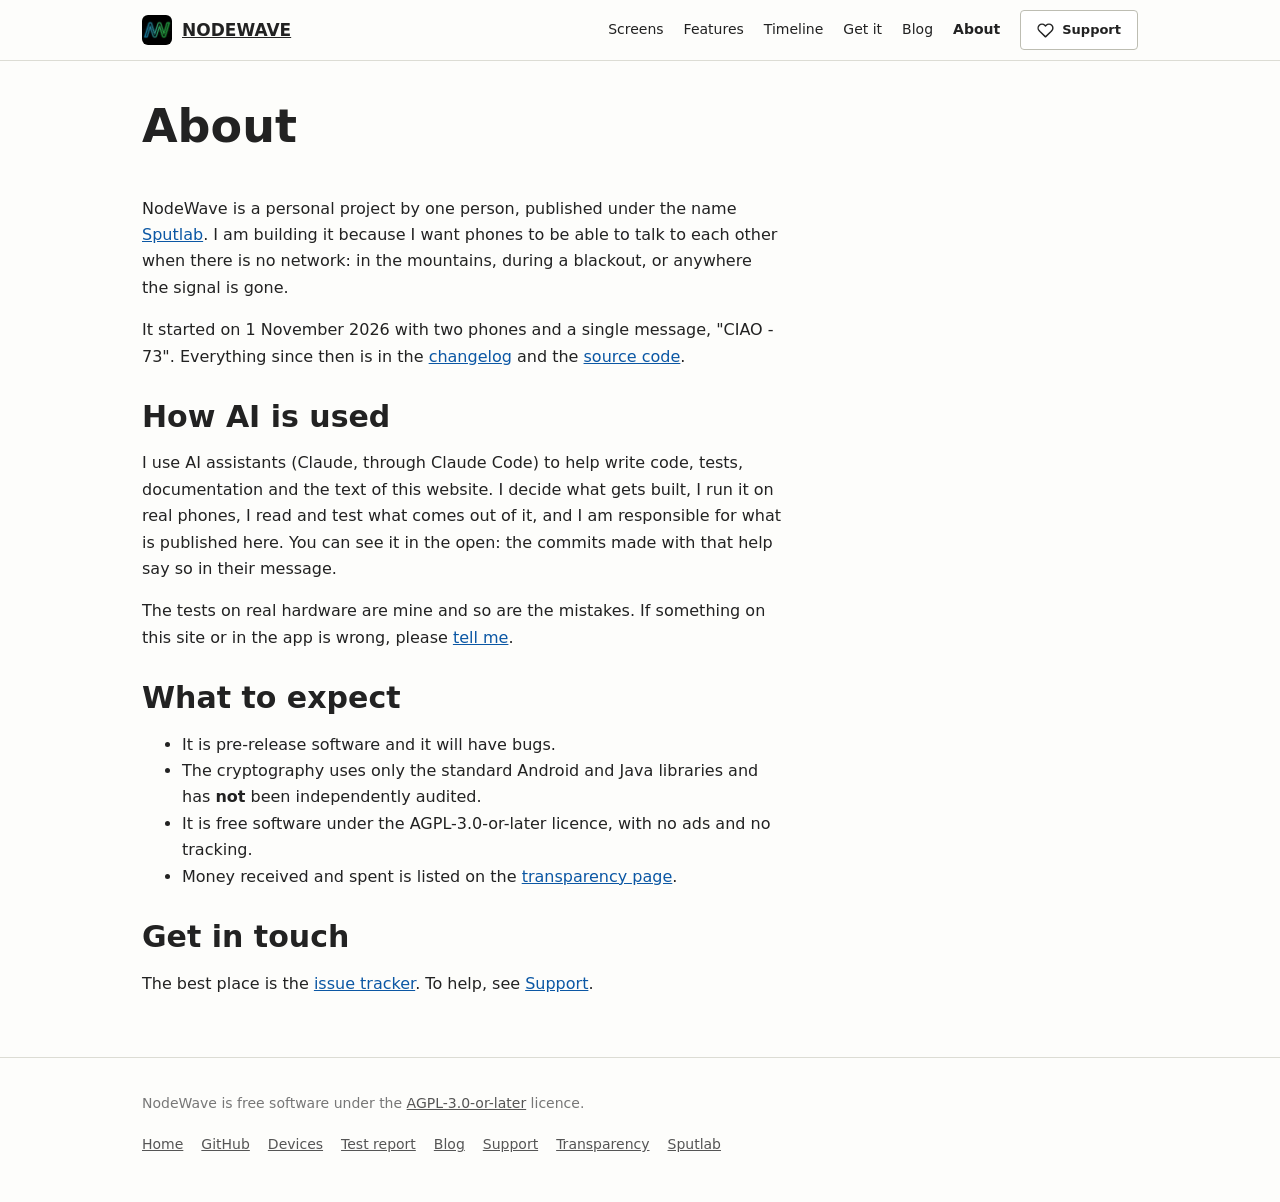
==== about.html @ 4091bba2 "Plainer, more personal site: flat light theme, first-person copy, About page with open note on AI us" ====
<!doctype html>
<html lang="en">
<head>
<meta charset="utf-8">
<meta name="viewport" content="width=device-width,initial-scale=1">
<title>About - NodeWave</title>
<meta name="description" content="Who makes NodeWave, why, and how AI tools are used in the project.">
<meta name="theme-color" content="#fdfdfb">
<link rel="canonical" href="https://nodewave.org/about.html">
<link rel="icon" href="images/icon.png">
<link rel="stylesheet" href="style.css">
</head>
<body>
<header class="top"><div class="wrap">
  <a class="brand" href="./"><img src="images/icon.png" alt="">NODEWAVE</a>
  <nav class="nav" id="mainnav">
    <a href="./#screens">Screens</a><a href="./#features">Features</a><a href="./#timeline">Timeline</a><a href="./#get">Get it</a><a href="blog.html">Blog</a><a href="about.html" aria-current="page">About</a>
    <a class="btn amber small" href="support.html" aria-current="page"><svg viewBox="0 0 24 24" fill="none" stroke="currentColor" stroke-width="2" stroke-linecap="round" stroke-linejoin="round"><path d="M20.8 4.6a5.5 5.5 0 0 0-7.8 0L12 5.7l-1-1.1a5.5 5.5 0 0 0-7.8 7.8l1 1.1L12 21l7.8-7.5 1-1.1a5.5 5.5 0 0 0 0-7.8z"/></svg>Support</a>
  </nav>
  <button class="burger" type="button" aria-label="Menu" aria-expanded="false" aria-controls="mainnav"><span></span><span></span><span></span></button>
</div></header>

<main class="wrap">
  <div class="pagehead">
    <h1>About</h1>
  </div>
  <div class="prose">
    <p>NodeWave is a personal project by one person, published under the name <a href="https://sputlab.com">Sputlab</a>. I am building it because I want phones to be able to talk to each other when there is no network: in the mountains, during a blackout, or anywhere the signal is gone.</p>
    <p>It started on 1 November 2026 with two phones and a single message, "CIAO - 73". Everything since then is in the <a href="https://github.com/sputlab/nodewave/blob/main/CHANGELOG.md">changelog</a> and the <a href="https://github.com/sputlab/nodewave">source code</a>.</p>

    <h2>How AI is used</h2>
    <p>I use AI assistants (Claude, through Claude Code) to help write code, tests, documentation and the text of this website. I decide what gets built, I run it on real phones, I read and test what comes out of it, and I am responsible for what is published here. You can see it in the open: the commits made with that help say so in their message.</p>
    <p>The tests on real hardware are mine and so are the mistakes. If something on this site or in the app is wrong, please <a href="https://github.com/sputlab/nodewave/issues">tell me</a>.</p>

    <h2>What to expect</h2>
    <ul>
      <li>It is pre-release software and it will have bugs.</li>
      <li>The cryptography uses only the standard Android and Java libraries and has <strong>not</strong> been independently audited.</li>
      <li>It is free software under the AGPL-3.0-or-later licence, with no ads and no tracking.</li>
      <li>Money received and spent is listed on the <a href="transparency.html">transparency page</a>.</li>
    </ul>

    <h2>Get in touch</h2>
    <p>The best place is the <a href="https://github.com/sputlab/nodewave/issues">issue tracker</a>. To help, see <a href="support.html">Support</a>.</p>
  </div>
</main>
</main>

<footer><div class="wrap">
  <div>NodeWave is free software under the <a href="https://github.com/sputlab/nodewave/blob/main/LICENSE">AGPL-3.0-or-later</a> licence.</div>
  <div class="links"><a href="./">Home</a><a href="https://github.com/sputlab/nodewave">GitHub</a><a href="devices.html">Devices</a><a href="test-report.html">Test report</a><a href="blog.html">Blog</a><a href="support.html">Support</a><a href="transparency.html">Transparency</a><a href="https://sputlab.com">Sputlab</a></div>
</div></footer>

<script src="site.js"></script>
</body>
</html>
---- style.css ----
/* NodeWave site: one stylesheet for every page. Deliberately plain: light page, system fonts, one link colour, no effects. */
:root{
  --bg:#fdfdfb;--bg2:#f3f3ee;--surface:#fff;--surface2:#f8f8f4;
  --line:#dcdcd4;--line2:#bdbdb2;
  --text:#222;--dim:#555;--faint:#777;
  --green:#0b57a4;--green2:#0b57a4;--cyan:#0b57a4;--amber:#8a5a00;--red:#b00020;
  --ok:#1a7f37;--warn:#8a5a00;--bad:#b00020;
  --mono:ui-monospace,SFMono-Regular,Menlo,Consolas,monospace;
  --sans:system-ui,-apple-system,"Segoe UI",Roboto,Helvetica,Arial,sans-serif;
  --radius:6px;
}
*{box-sizing:border-box}
[hidden]{display:none!important}
html{scroll-behavior:smooth;scroll-padding-top:76px}
body{margin:0;background:var(--bg);color:var(--text);font:16px/1.65 var(--sans);overflow-x:hidden}
a{color:var(--green);text-decoration:none}
a:hover{text-decoration:underline}
img{max-width:100%}
.mono{font-family:var(--mono)}
.wrap{max-width:1040px;margin:0 auto;padding:0 22px}
.sr{position:absolute;width:1px;height:1px;overflow:hidden;clip:rect(0 0 0 0)}

/* ---- header ---- */
.top{position:sticky;top:0;z-index:20;background:rgba(4,8,10,.72);backdrop-filter:blur(14px);-webkit-backdrop-filter:blur(14px);border-bottom:1px solid var(--line)}
.top .wrap{display:flex;align-items:center;gap:18px;height:60px}
.brand{display:flex;align-items:center;gap:10px;color:var(--green);font:700 15px var(--mono);letter-spacing:.28em}
.brand img{width:30px;height:30px;border-radius:8px;box-shadow:0 0 18px rgba(57,255,20,.25)}
.brand:hover{text-decoration:none}
.nav{margin-left:auto;display:flex;align-items:center;gap:20px;font-size:14px}
.nav a{color:var(--dim)}
.nav a:hover{color:var(--text);text-decoration:none}
.nav .btn{padding:8px 16px;font-size:13px}
.burger{display:none;margin-left:auto;width:42px;height:42px;border:1px solid var(--line2);border-radius:11px;background:var(--surface);cursor:pointer;padding:0;flex-direction:column;align-items:center;justify-content:center;gap:5px}
.burger span{display:block;width:18px;height:2px;border-radius:2px;background:var(--green);transition:transform .25s,opacity .2s}
.top.open .burger span:nth-child(1){transform:translateY(7px) rotate(45deg)}
.top.open .burger span:nth-child(2){opacity:0}
.top.open .burger span:nth-child(3){transform:translateY(-7px) rotate(-45deg)}
@media(max-width:760px){
  .burger{display:flex}
  .top .wrap{position:relative}
  .nav{display:none;position:absolute;top:100%;left:0;right:0;margin:0;flex-direction:column;align-items:stretch;gap:0;padding:8px 22px 16px;background:rgba(4,8,10,.97);backdrop-filter:blur(14px);-webkit-backdrop-filter:blur(14px);border-bottom:1px solid var(--line);font-size:16px}
  .top.open .nav{display:flex}
  .nav a:not(.btn){padding:13px 2px;border-bottom:1px solid var(--line)}
  .nav .btn{margin-top:14px;justify-content:center;padding:12px 16px;font-size:15px}
}

/* ---- buttons ---- */
.btn{display:inline-flex;align-items:center;gap:8px;padding:12px 22px;border-radius:999px;font-weight:650;font-size:15px;border:1.5px solid var(--green);color:var(--green);background:transparent;cursor:pointer;transition:transform .15s,box-shadow .2s,background .2s;font-family:var(--sans)}
.btn:hover{text-decoration:none;transform:translateY(-1px);box-shadow:0 8px 28px rgba(57,255,20,.18)}
.btn.primary{background:linear-gradient(135deg,#56ff35,#2fd60f);color:#031008;border-color:transparent}
.btn.amber{border-color:var(--amber);color:var(--amber)}
.btn.amber.solid{background:linear-gradient(135deg,#ffc233,#ff9d00);color:#1b1100;border-color:transparent}
.btn.amber:hover{box-shadow:0 8px 28px rgba(255,176,0,.22)}
.btn.small{padding:8px 16px;font-size:13px}
.btn svg{width:17px;height:17px}

/* ---- hero ---- */
.hero{padding:84px 0 56px;display:grid;grid-template-columns:1.05fr .95fr;gap:44px;align-items:center}
.eyebrow{font:600 12px var(--mono);letter-spacing:.26em;text-transform:uppercase;color:var(--amber);margin:0 0 14px}
.hero h1{margin:0 0 16px;font-size:clamp(34px,6vw,60px);line-height:1.04;letter-spacing:-.02em}
.hero h1 em{font-style:normal;background:linear-gradient(120deg,var(--green),var(--cyan));-webkit-background-clip:text;background-clip:text;color:transparent}
.lead{color:var(--dim);font-size:clamp(16px,2.2vw,19px);max-width:560px;margin:0 0 26px}
.cta{display:flex;flex-wrap:wrap;gap:12px}
.note{color:var(--faint);font-size:13px;margin-top:16px}
.hero-art{position:relative;display:flex;justify-content:center}
.hero-art::before{content:"";position:absolute;inset:8% 12%;background:radial-gradient(closest-side,rgba(57,255,20,.35),transparent);filter:blur(30px);z-index:-1}
.phone{position:relative;width:min(260px,62vw);aspect-ratio:9/19.5;border-radius:34px;padding:9px;background:linear-gradient(160deg,#1b2a22,#0a1310);border:1px solid var(--line2);box-shadow:0 30px 80px rgba(0,0,0,.6),0 0 0 1px rgba(0,0,0,.4) inset}
.phone::after{content:"";position:absolute;top:14px;left:50%;transform:translateX(-50%);width:34%;height:7px;border-radius:6px;background:#04080a;opacity:.8}
.phone img{width:100%;height:100%;object-fit:cover;border-radius:26px;display:block;background:#050a08}
.hero-art .phone{animation:float 7s ease-in-out infinite}
.hero-art .phone.b{position:absolute;right:-6%;bottom:-6%;width:min(170px,40vw);animation-delay:-3s;opacity:.95}
@keyframes float{0%,100%{transform:translateY(0)}50%{transform:translateY(-10px)}}
@media(max-width:860px){.hero{grid-template-columns:1fr;padding-top:52px}.hero-art{margin-top:18px}}

.stats{display:grid;grid-template-columns:repeat(4,1fr);gap:1px;background:var(--line);border:1px solid var(--line);border-radius:var(--radius);overflow:hidden;margin:6px 0 10px}
.stats div{background:var(--bg2);padding:18px 14px;text-align:center}
.stats b{display:block;font:700 26px var(--mono);color:var(--green)}
.stats span{font-size:12px;color:var(--dim);letter-spacing:.06em}
@media(max-width:640px){.stats{grid-template-columns:repeat(2,1fr)}}

/* ---- sections ---- */
section{padding:72px 0;border-top:1px solid var(--line)}
section.first{border-top:0}
.kicker{font:600 12px var(--mono);letter-spacing:.26em;text-transform:uppercase;color:var(--amber);margin:0 0 8px}
h2{margin:0 0 10px;font-size:clamp(26px,4vw,38px);letter-spacing:-.015em;line-height:1.15}
.sub{color:var(--dim);max-width:640px;margin:0 0 30px}
.grid{display:grid;grid-template-columns:repeat(auto-fit,minmax(270px,1fr));gap:16px}
.card{background:var(--surface);border:1px solid var(--line);border-radius:var(--radius);padding:22px;transition:border-color .25s,transform .25s,background .25s;backdrop-filter:blur(6px)}
.card:hover{border-color:var(--line2);transform:translateY(-3px);background:var(--surface2)}
.card .ico{width:38px;height:38px;border-radius:11px;display:grid;place-items:center;background:rgba(57,255,20,.1);border:1px solid var(--line2);margin-bottom:14px;color:var(--green)}
.card .ico svg{width:20px;height:20px}
.card h3{margin:0 0 6px;font-size:17px}
.card p{margin:0;color:var(--dim);font-size:15px}
code,pre{font-family:var(--mono);background:rgba(255,255,255,.05);border:1px solid var(--line);border-radius:10px}
code{padding:1px 7px;font-size:.9em}
pre{padding:16px;overflow:auto;font-size:14px}

/* ---- gallery ---- */
.gallery{position:relative;margin:0 -22px}
.track{display:flex;gap:26px;overflow-x:auto;scroll-snap-type:x mandatory;padding:18px 22px 34px;scrollbar-width:none;-webkit-overflow-scrolling:touch;cursor:grab}
.track::-webkit-scrollbar{display:none}
.track.drag{cursor:grabbing;scroll-snap-type:none}
.shot{flex:0 0 auto;width:min(236px,60vw);scroll-snap-align:center;margin:0;transition:transform .35s cubic-bezier(.2,.7,.2,1),opacity .35s,filter .35s;transform:scale(var(--s,.92));opacity:var(--o,.6);filter:saturate(var(--f,.8))}
.shot .phone{width:100%}
.shot figcaption{margin-top:14px;text-align:center;font-size:13px;color:var(--dim);line-height:1.4;padding:0 6px}
.shot figcaption b{display:block;color:var(--text);font-size:14px;margin-bottom:2px}
.shot.active{--s:1;--o:1;--f:1}
.shot .phone{cursor:zoom-in}
.fade{position:absolute;top:0;bottom:0;width:90px;pointer-events:none;z-index:2}
.fade.l{left:0;background:linear-gradient(90deg,var(--bg),transparent)}
.fade.r{right:0;background:linear-gradient(270deg,var(--bg),transparent)}
.arrow{position:absolute;top:42%;z-index:3;width:50px;height:50px;border-radius:50%;border:1px solid var(--line2);background:rgba(4,8,10,.8);backdrop-filter:blur(8px);color:var(--green);display:grid;place-items:center;cursor:pointer;transition:opacity .3s,box-shadow .3s,transform .2s}
.arrow:hover{box-shadow:0 0 24px rgba(57,255,20,.3);transform:scale(1.06)}
.arrow.l{left:calc(22px + 4px)}
.arrow.r{right:calc(22px + 4px)}
.arrow svg{width:22px;height:22px}
.arrow.hidden{opacity:0;pointer-events:none}
/* the arrows breathe sideways until the visitor uses the gallery: a slow hint that there is more */
.gallery:not(.touched) .arrow.r svg{animation:nudgeR 1.9s ease-in-out infinite}
.gallery:not(.touched) .arrow.l svg{animation:nudgeL 1.9s ease-in-out infinite}
.gallery:not(.touched) .arrow.r::after,.gallery:not(.touched) .arrow.l::after{content:"";position:absolute;inset:-7px;border-radius:50%;border:1px solid var(--green);opacity:0;animation:ping 1.9s ease-out infinite}
@keyframes nudgeR{0%,100%{transform:translateX(-3px)}50%{transform:translateX(5px)}}
@keyframes nudgeL{0%,100%{transform:translateX(3px)}50%{transform:translateX(-5px)}}
@keyframes ping{0%{transform:scale(.85);opacity:.7}100%{transform:scale(1.35);opacity:0}}
.dots{display:flex;justify-content:center;gap:8px;margin-top:-6px}
.dots button{width:8px;height:8px;border-radius:99px;border:0;background:var(--faint);cursor:pointer;padding:0;transition:width .3s,background .3s}
.dots button.on{width:26px;background:var(--green)}
.hint{text-align:center;color:var(--faint);font:12px var(--mono);letter-spacing:.14em;margin-top:14px}
@media(max-width:700px){.arrow{display:none}.fade{width:34px}}

.lightbox{position:fixed;inset:0;z-index:50;background:rgba(2,5,6,.92);backdrop-filter:blur(10px);display:none;align-items:center;justify-content:center;flex-direction:column;padding:20px}
.lightbox.open{display:flex}
.lightbox img{max-height:80vh;max-width:min(92vw,480px);border-radius:22px;border:1px solid var(--line2);box-shadow:0 30px 90px rgba(0,0,0,.7)}
.lightbox p{color:var(--dim);margin:14px 0 0;text-align:center}
.lightbox .x{position:absolute;top:18px;right:22px;background:none;border:0;color:var(--text);font-size:30px;cursor:pointer}
.lightbox .arrow{position:fixed;top:50%}

/* ---- timeline ---- */
.timeline{list-style:none;margin:30px 0 0;padding:0;position:relative}
.timeline::before{content:"";position:absolute;left:50%;top:0;bottom:0;width:2px;transform:translateX(-50%);background:linear-gradient(var(--green),var(--green) var(--done,60%),rgba(255,176,0,.55) var(--done,60%),rgba(47,214,255,.25))}
.tl{position:relative;width:50%;padding:0 38px 38px 0;opacity:0;transform:translateY(22px);transition:opacity .7s,transform .7s}
.tl.in{opacity:1;transform:none}
.tl:nth-child(even){margin-left:50%;padding:0 0 38px 38px}
.tl .dot{position:absolute;top:6px;right:-8px;width:16px;height:16px;border-radius:50%;background:var(--bg);border:3px solid var(--green);box-shadow:0 0 16px rgba(57,255,20,.55)}
.tl:nth-child(even) .dot{right:auto;left:-8px}
.tl .when{font:600 12px var(--mono);letter-spacing:.14em;color:var(--dim);text-transform:uppercase}
.tl .ver{display:inline-block;margin-left:8px;padding:2px 9px;border-radius:99px;background:rgba(57,255,20,.1);border:1px solid var(--line2);color:var(--green);font:700 12px var(--mono);letter-spacing:.04em}
.tl h3{margin:6px 0 4px;font-size:19px}
.tl p{margin:0;color:var(--dim);font-size:15px}
.tl:nth-child(odd){text-align:right}
.tl.now .dot{border-color:var(--amber);background:var(--amber);box-shadow:0 0 0 0 rgba(255,176,0,.6);animation:pulse 2.2s infinite}
.tl.now .ver{background:rgba(255,176,0,.14);border-color:rgba(255,176,0,.5);color:var(--amber)}
@keyframes pulse{0%{box-shadow:0 0 0 0 rgba(255,176,0,.55)}70%{box-shadow:0 0 0 16px rgba(255,176,0,0)}100%{box-shadow:0 0 0 0 rgba(255,176,0,0)}}
.tl.future .dot{border:3px dashed var(--cyan);box-shadow:0 0 14px rgba(47,214,255,.35)}
.tl.future .ver{background:rgba(47,214,255,.08);border-color:rgba(47,214,255,.4);color:var(--cyan)}
.tl.future h3{color:#cfe9f1}
.tl.future .when{color:var(--cyan)}
.phase{position:relative;z-index:1;text-align:center;margin:6px 0 30px}
.phase span{display:inline-block;padding:6px 18px;border-radius:99px;background:var(--bg);border:1px solid var(--line2);font:700 12px var(--mono);letter-spacing:.22em;text-transform:uppercase;color:var(--amber)}
.phase.f span{color:var(--cyan);border-color:rgba(47,214,255,.4)}
@media(max-width:760px){
  .timeline::before{left:10px}
  .tl,.tl:nth-child(even){width:100%;margin-left:0;padding:0 0 32px 40px;text-align:left}
  .tl .dot,.tl:nth-child(even) .dot{left:2px;right:auto}
  .tl:nth-child(odd){text-align:left}
  .phase{text-align:left;padding-left:40px}
}
.promise{margin-top:6px;color:var(--faint);font-size:13px}

/* ---- call to action band ---- */
.band{background:linear-gradient(135deg,rgba(255,176,0,.10),rgba(57,255,20,.06));border:1px solid rgba(255,176,0,.28);border-radius:26px;padding:38px;display:flex;gap:26px;align-items:center;flex-wrap:wrap}
.band h2{margin:0 0 6px;font-size:28px}
.band p{margin:0;color:var(--dim);max-width:560px}
.band .grow{flex:1 1 320px}

footer{border-top:1px solid var(--line);padding:34px 0 46px;color:var(--faint);font-size:14px}
footer .wrap{display:flex;gap:18px 30px;flex-wrap:wrap;justify-content:space-between}
footer a{color:var(--dim)}
footer .links{display:flex;gap:18px;flex-wrap:wrap}

/* ---- page header for inner pages ---- */
.pagehead{padding:64px 0 26px}
.pagehead h1{margin:0 0 10px;font-size:clamp(30px,5vw,46px);letter-spacing:-.02em;line-height:1.1}

/* ---- panels / forms ---- */
.panel{background:var(--surface);border:1px solid var(--line);border-radius:22px;padding:26px;margin-bottom:20px}
.panel>h2,.panel>h3{margin:0 0 4px;font-size:20px}
.panel .hint2{color:var(--dim);font-size:14px;margin:0 0 16px}
.fields{display:grid;grid-template-columns:repeat(auto-fit,minmax(230px,1fr));gap:14px}
label.f{display:block;font-size:13px;color:var(--dim);font-weight:600}
label.f input,label.f select,label.f textarea,.field{width:100%;margin-top:6px;padding:11px 14px;border-radius:12px;border:1px solid var(--line2);background:rgba(0,0,0,.35);color:var(--text);font:15px var(--sans);transition:border-color .2s,box-shadow .2s}
label.f textarea{min-height:90px;resize:vertical}
label.f input:focus,label.f select:focus,label.f textarea:focus,.field:focus{outline:none;border-color:var(--green);box-shadow:0 0 0 4px rgba(57,255,20,.12)}
.auto{display:inline-block;margin-left:6px;padding:1px 8px;border-radius:99px;background:rgba(47,214,255,.1);border:1px solid rgba(47,214,255,.4);color:var(--cyan);font:600 10px var(--mono);letter-spacing:.08em;vertical-align:middle}
.check{display:flex;gap:10px;align-items:flex-start;font-size:14px;color:var(--dim)}
.check input{margin-top:5px;accent-color:var(--green)}

.progress{position:sticky;top:60px;z-index:10;background:rgba(4,8,10,.85);backdrop-filter:blur(10px);border:1px solid var(--line);border-radius:14px;padding:10px 16px;margin:0 0 20px;display:flex;align-items:center;gap:14px}
.bar{flex:1;height:8px;border-radius:99px;background:var(--line)}
.bar i{display:block;height:100%;width:0;border-radius:99px;background:linear-gradient(90deg,var(--green),var(--cyan));transition:width .4s}
.progress span{font:600 12px var(--mono);color:var(--dim);white-space:nowrap}

details.group{border:1px solid var(--line);border-radius:18px;margin-bottom:14px;background:var(--surface);overflow:hidden}
details.group>summary{list-style:none;cursor:pointer;padding:16px 20px;display:flex;align-items:center;gap:12px;font-weight:700}
details.group>summary::-webkit-details-marker{display:none}
details.group>summary .n{font:700 12px var(--mono);color:var(--amber);letter-spacing:.1em}
details.group>summary .c{margin-left:auto;font:600 12px var(--mono);color:var(--faint)}
details.group>summary::after{content:"+";color:var(--dim);font-size:20px;margin-left:6px;transition:transform .2s}
details.group[open]>summary::after{content:"–"}
details.group .body{padding:4px 20px 18px}
.test{border-top:1px solid var(--line);padding:16px 0}
.test h4{margin:0 0 4px;font-size:16px;display:flex;gap:10px;align-items:baseline}
.test h4 .id{font:700 12px var(--mono);color:var(--green)}
.test ol{margin:6px 0 8px 18px;padding:0;color:var(--dim);font-size:14px}
.test .exp{font-size:14px;color:var(--text);margin:0 0 10px}
.test .exp b{color:var(--cyan);font:600 11px var(--mono);letter-spacing:.1em;text-transform:uppercase;margin-right:6px}
.res{display:flex;flex-wrap:wrap;gap:8px;margin:8px 0}
.res label{cursor:pointer}
.res input{position:absolute;opacity:0}
.res span{display:inline-block;padding:6px 14px;border-radius:99px;border:1px solid var(--line2);font-size:13px;font-weight:600;color:var(--dim);transition:all .15s}
.res input:checked+span.pass{background:rgba(57,255,20,.16);border-color:var(--green);color:var(--green)}
.res input:checked+span.fail{background:rgba(255,90,90,.16);border-color:var(--red);color:var(--red)}
.res input:checked+span.part{background:rgba(255,176,0,.16);border-color:var(--amber);color:var(--amber)}
.res input:checked+span.skip{background:rgba(255,255,255,.08);border-color:var(--dim);color:var(--text)}
.res input:focus-visible+span{outline:2px solid var(--cyan);outline-offset:2px}
.meas{display:grid;grid-template-columns:repeat(auto-fit,minmax(160px,1fr));gap:10px;margin-top:6px}
.meas label.f{font-size:12px}
.test textarea.note{width:100%;margin-top:8px;padding:10px 12px;min-height:54px;border-radius:12px;border:1px solid var(--line);background:rgba(0,0,0,.3);color:var(--text);font:14px var(--sans);resize:vertical}
.test textarea.note:focus{outline:none;border-color:var(--green)}
.actions{display:flex;flex-wrap:wrap;gap:12px;align-items:center}
.status{font-size:14px;color:var(--dim)}
.status.ok{color:var(--green)}
.status.warn{color:var(--amber)}
.preview{white-space:pre-wrap;max-height:260px;overflow:auto;font:12px/1.5 var(--mono);color:var(--dim)}

/* ---- donate ---- */
.donate{max-width:640px;margin:0 auto 60px}
.amounts{display:flex;flex-wrap:wrap;gap:10px;margin:10px 0 18px}
.amounts button{flex:1 1 90px;padding:13px 10px;border-radius:14px;border:1px solid var(--line2);background:var(--surface);color:var(--text);font:700 17px var(--mono);cursor:pointer;transition:all .15s}
.amounts button:hover{border-color:var(--amber);transform:translateY(-1px)}
.amounts button.on{background:rgba(255,176,0,.14);border-color:var(--amber);color:var(--amber);box-shadow:0 0 22px rgba(255,176,0,.18)}
.sliderrow{display:flex;align-items:center;gap:18px;margin-bottom:12px}
.sliderrow input[type=range]{flex:1;-webkit-appearance:none;appearance:none;height:6px;border-radius:99px;background:linear-gradient(90deg,var(--amber),var(--green));outline:none}
.sliderrow input[type=range]::-webkit-slider-thumb{-webkit-appearance:none;width:24px;height:24px;border-radius:50%;background:#fff;border:3px solid var(--amber);box-shadow:0 2px 12px rgba(255,176,0,.5);cursor:pointer}
.sliderrow input[type=range]::-moz-range-thumb{width:20px;height:20px;border-radius:50%;background:#fff;border:3px solid var(--amber);cursor:pointer}
.big{min-width:120px;text-align:center;font:800 34px var(--mono);color:var(--text)}
.big small{font-size:18px;color:var(--dim);margin-left:3px}
.thanks{display:flex;gap:14px;align-items:center;margin:18px 0 22px;padding:16px 18px;border-radius:16px;border:1px solid rgba(255,176,0,.3);background:rgba(255,176,0,.07);transition:border-color .3s}
.thanks .e{font-size:30px}
.thanks p{margin:0;font-weight:600}
.paypal{width:100%;justify-content:center;font-size:17px;padding:15px}
.fine{color:var(--faint);font-size:13px;margin-top:14px}
.banner{border:1px solid var(--green);background:rgba(57,255,20,.08);border-radius:16px;padding:16px 20px;margin-bottom:20px}
@media(prefers-reduced-motion:reduce){*{animation:none!important;transition:none!important}html{scroll-behavior:auto}.tl{opacity:1;transform:none}}

.still *{transition:none!important;animation:none!important}

/* devices page */
.devices .meta{color:var(--green);font:12px var(--mono);letter-spacing:.04em;margin:0 0 10px}
.ticks{margin:0 0 14px;padding:0;list-style:none}
.ticks li{position:relative;padding:6px 0 6px 26px;color:var(--dim);font-size:15px}
.ticks li::before{content:"✓";position:absolute;left:0;color:var(--green);font-weight:700}
.nav a[aria-current="page"]:not(.btn){color:var(--text)}

/* accordion (support page) */
.acc{display:flex;flex-direction:column;gap:10px}
.acc details{background:var(--surface);border:1px solid var(--line);border-radius:var(--radius);transition:border-color .25s,background .25s}
.acc details[open]{border-color:var(--line2);background:var(--surface2)}
.acc summary{cursor:pointer;list-style:none;padding:18px 54px 18px 22px;font-weight:650;font-size:17px;position:relative}
.acc summary::-webkit-details-marker{display:none}
.acc summary::after{content:"";position:absolute;right:22px;top:50%;width:9px;height:9px;border-right:2px solid var(--green);border-bottom:2px solid var(--green);transform:translateY(-70%) rotate(45deg);transition:transform .2s}
.acc details[open] summary::after{transform:translateY(-30%) rotate(-135deg)}
.acc summary:focus-visible{outline:2px solid var(--green);outline-offset:2px;border-radius:var(--radius)}
.acc .accbody{padding:0 22px 20px}
.acc .accbody p{margin:0;color:var(--dim);font-size:15px}

/* transparency page */
.tsum{display:grid;grid-template-columns:repeat(auto-fit,minmax(170px,1fr));gap:14px;margin-bottom:20px}
.tsum div{background:var(--surface);border:1px solid var(--line);border-radius:var(--radius);padding:18px 22px}
.tsum .k{display:block;font:600 12px var(--mono);letter-spacing:.2em;text-transform:uppercase;color:var(--faint);margin-bottom:6px}
.tsum b{font-size:26px;font-variant-numeric:tabular-nums}
.tablewrap{overflow-x:auto}
.ledger{width:100%;border-collapse:collapse;font-size:14px}
.ledger th{text-align:left;font:600 12px var(--mono);letter-spacing:.14em;text-transform:uppercase;color:var(--faint);padding:8px 10px;border-bottom:1px solid var(--line2)}
.ledger td{padding:10px;border-bottom:1px solid var(--line);vertical-align:top;color:var(--text)}
.ledger .num{text-align:right;white-space:nowrap;font-variant-numeric:tabular-nums}
.ledger .empty{color:var(--dim);text-align:center;padding:22px}
.tag{font:600 11px var(--mono);letter-spacing:.08em;text-transform:uppercase;padding:3px 8px;border-radius:999px;border:1px solid}
.tag.in{color:var(--green);border-color:var(--green)}
.tag.out{color:var(--amber);border-color:var(--amber)}

/* filters, device list, blog */
.filters{display:flex;gap:10px;flex-wrap:wrap;margin-bottom:14px}
.filters input,.filters select{background:var(--surface);color:var(--text);border:1px solid var(--line2);border-radius:12px;padding:10px 14px;font:inherit;font-size:15px;min-width:0}
.filters input{flex:1 1 220px}
.filters input:focus,.filters select:focus{outline:2px solid var(--green);outline-offset:1px}
.filters select option{background:#0b1316;color:var(--text)}
.devlist{list-style:none;margin:0;padding:0}
.devlist li{display:grid;grid-template-columns:minmax(200px,1fr) 2fr;gap:6px 24px;padding:14px 0;border-top:1px solid var(--line)}
.devlist .dname strong{display:block;font-size:16px}
.devlist .meta{color:var(--green);font:12px var(--mono);letter-spacing:.04em}
.devlist p{margin:0;color:var(--dim);font-size:14px}
.devlist .empty{display:block;color:var(--dim);text-align:center;padding:22px 0}
@media(max-width:640px){.devlist li{grid-template-columns:1fr}}
.post{background:var(--surface);border:1px solid var(--line);border-radius:22px;padding:26px;margin-bottom:20px;max-width:760px}
.post h2{margin:0 0 12px;font-size:24px}
.post h2 a{color:var(--text)}
.post h3{margin:20px 0 6px}
.post p,.post li{color:var(--dim);font-size:16px}
.post .pdate{font:600 12px var(--mono);letter-spacing:.2em;text-transform:uppercase;color:var(--amber);margin:0 0 8px}
.post figure{margin:16px 0}
.post img{max-width:100%;height:auto;border-radius:14px;border:1px solid var(--line)}
.post figcaption{color:var(--faint);font-size:13px;margin-top:6px}
#posts .empty{color:var(--dim)}

/* ---- plain theme: flattens what is above (no glow, gradients, blur or motion) ---- */
html{scroll-behavior:auto}
a{text-decoration:underline}
.top{background:var(--bg);backdrop-filter:none;-webkit-backdrop-filter:none}
.brand{color:var(--text);font:700 17px var(--sans);letter-spacing:0}
.brand img{box-shadow:none;border-radius:6px}
.brand:hover{text-decoration:none}
.nav a{color:var(--text);text-decoration:none}
.nav a:hover{text-decoration:underline}
.nav a[aria-current="page"]:not(.btn){font-weight:700}
.nav .btn{border:1px solid var(--line2);border-radius:4px;background:var(--surface)}
.burger{background:var(--surface);border-radius:4px}
.burger span{background:var(--text)}
@media(max-width:760px){.nav{background:var(--bg);backdrop-filter:none;-webkit-backdrop-filter:none}}
.btn,.btn.primary,.btn.amber,.btn.amber.solid{border-radius:4px;border:1px solid var(--line2);background:var(--surface);color:var(--text);font-weight:600;transition:none;text-decoration:none}
.btn:hover,.btn.amber:hover{transform:none;box-shadow:none;background:var(--bg2);text-decoration:none}
.btn.primary,.btn.amber.solid{background:var(--green);border-color:var(--green);color:#fff}
.btn.primary:hover,.btn.amber.solid:hover{background:#094a8a}
.eyebrow,.kicker{font:600 13px var(--sans);letter-spacing:0;text-transform:none;color:var(--faint);margin:0 0 6px}
.hero{padding:48px 0 32px}
.hero h1{font-size:clamp(28px,5vw,42px);line-height:1.15;letter-spacing:0}
.hero h1 em{background:none;-webkit-background-clip:initial;background-clip:initial;color:inherit;font-style:normal}
h2{letter-spacing:0;font-size:clamp(22px,3.4vw,30px)}
.pagehead{padding:40px 0 18px}
.pagehead h1{letter-spacing:0}
section{padding:44px 0}
.hero-art::before{display:none}
.phone{width:min(240px,62vw);padding:5px;border-radius:18px;background:#e8e8e2;border:1px solid var(--line2);box-shadow:none}
.phone::after{display:none}
.phone img{border-radius:14px;background:#eee}
.hero-art .phone{animation:none}
.stats div{background:var(--bg2)}
.stats b{font:700 24px var(--sans);color:var(--text)}
.stats span{letter-spacing:0;text-transform:none}
.card,.panel,.acc details,.post,.tsum div{backdrop-filter:none;box-shadow:none}
.card{transition:none}
.card:hover{transform:none;border-color:var(--line);background:var(--surface)}
.panel,.post{border-radius:var(--radius)}
.shot{transition:none}
.shot.active{--s:1;--o:1}
.fade{display:none}
.arrow{background:var(--surface);color:var(--text);border-color:var(--line2);backdrop-filter:none;border-radius:4px}
.arrow:hover{box-shadow:none;transform:none;background:var(--bg2)}
.gallery:not(.touched) .arrow svg{animation:none!important}
.gallery:not(.touched) .arrow::after{display:none!important}
.dots button{background:var(--line2)}
.dots button.on{background:var(--text);width:8px}
.lightbox .x,.lightbox .arrow{color:#fff;background:transparent;border-color:#888}
.lightbox p{color:#ddd}
.lightbox img{border-radius:10px;box-shadow:none}
.timeline::before{background:var(--line2);width:1px}
.tl{opacity:1;transform:none;transition:none}
.tl .dot{background:var(--bg);border:2px solid var(--text);box-shadow:none}
.tl .ver{background:var(--bg2);border-color:var(--line2);color:var(--text);border-radius:4px}
.tl.now .dot{background:var(--text);border-color:var(--text);animation:none;box-shadow:none}
.tl.now .ver{background:var(--text);border-color:var(--text);color:#fff}
.tl.future .dot{border:2px dashed var(--faint);box-shadow:none}
.tl.future .ver,.tl.future .when,.tl.future h3{background:none;color:var(--dim)}
.tl.future .ver{border-color:var(--line2);background:var(--bg2)}
.phase span{background:var(--bg);border-radius:4px;letter-spacing:0;text-transform:none;font:600 13px var(--sans);color:var(--text)}
.phase.f span{color:var(--dim);border-color:var(--line2)}
.band{background:var(--bg2);border:1px solid var(--line);border-radius:var(--radius)}
label.f input,label.f select,label.f textarea,.field,.test textarea.note{background:#fff;border-radius:4px}
label.f input:focus,label.f select:focus,label.f textarea:focus,.field:focus,.test textarea.note:focus{box-shadow:none;outline:2px solid var(--green);outline-offset:1px}
.auto{background:var(--bg2);border-color:var(--line2);color:var(--dim);border-radius:4px}
.progress{background:var(--bg);backdrop-filter:none;border-radius:4px}
.bar i{background:var(--green)}
details.group{border-radius:var(--radius)}
.res span{border-radius:4px;transition:none}
.res input:checked+span.pass{background:#e3f4e8;border-color:var(--ok);color:var(--ok)}
.res input:checked+span.fail{background:#fbe5e8;border-color:var(--bad);color:var(--bad)}
.res input:checked+span.part{background:#fbf0d9;border-color:var(--warn);color:var(--warn)}
.res input:checked+span.skip{background:var(--bg2);border-color:var(--dim);color:var(--text)}
.res input:focus-visible+span{outline-color:var(--green)}
.test .exp b{color:var(--dim)}
.status.ok{color:var(--ok)}
.status.warn{color:var(--warn)}
.amounts button{border-radius:4px;transition:none}
.amounts button:hover{transform:none}
.amounts button.on{background:var(--bg2);border-color:var(--text);color:var(--text);box-shadow:none}
.sliderrow input[type=range]{background:var(--line2)}
.sliderrow input[type=range]::-webkit-slider-thumb{box-shadow:none;border-color:var(--green)}
.sliderrow input[type=range]::-moz-range-thumb{border-color:var(--green)}
.thanks{border-radius:var(--radius);background:var(--bg2);border-color:var(--line2)}
.banner{background:#e3f4e8;border-color:var(--ok);border-radius:var(--radius)}
.tag.in{color:var(--ok);border-color:var(--ok)}
.tag.out{color:var(--warn);border-color:var(--warn)}
.tag{border-radius:4px}
.ticks li::before{color:var(--ok)}
.filters input,.filters select{border-radius:4px;background:#fff}
.filters select option{background:#fff;color:var(--text)}
.devlist .meta{color:var(--dim)}
.post .pdate{color:var(--faint);letter-spacing:0;text-transform:none;font:13px var(--sans)}
.post h2 a{text-decoration:none}
.post img{border-radius:4px}
.acc summary::after{border-color:var(--text)}
.ledger th,.tsum .k{letter-spacing:0;text-transform:none;font:600 13px var(--sans)}
footer{background:var(--bg)}
.prose{max-width:640px;margin-bottom:60px}
.prose h2{margin:30px 0 8px}
.prose p,.prose li{color:var(--text)}
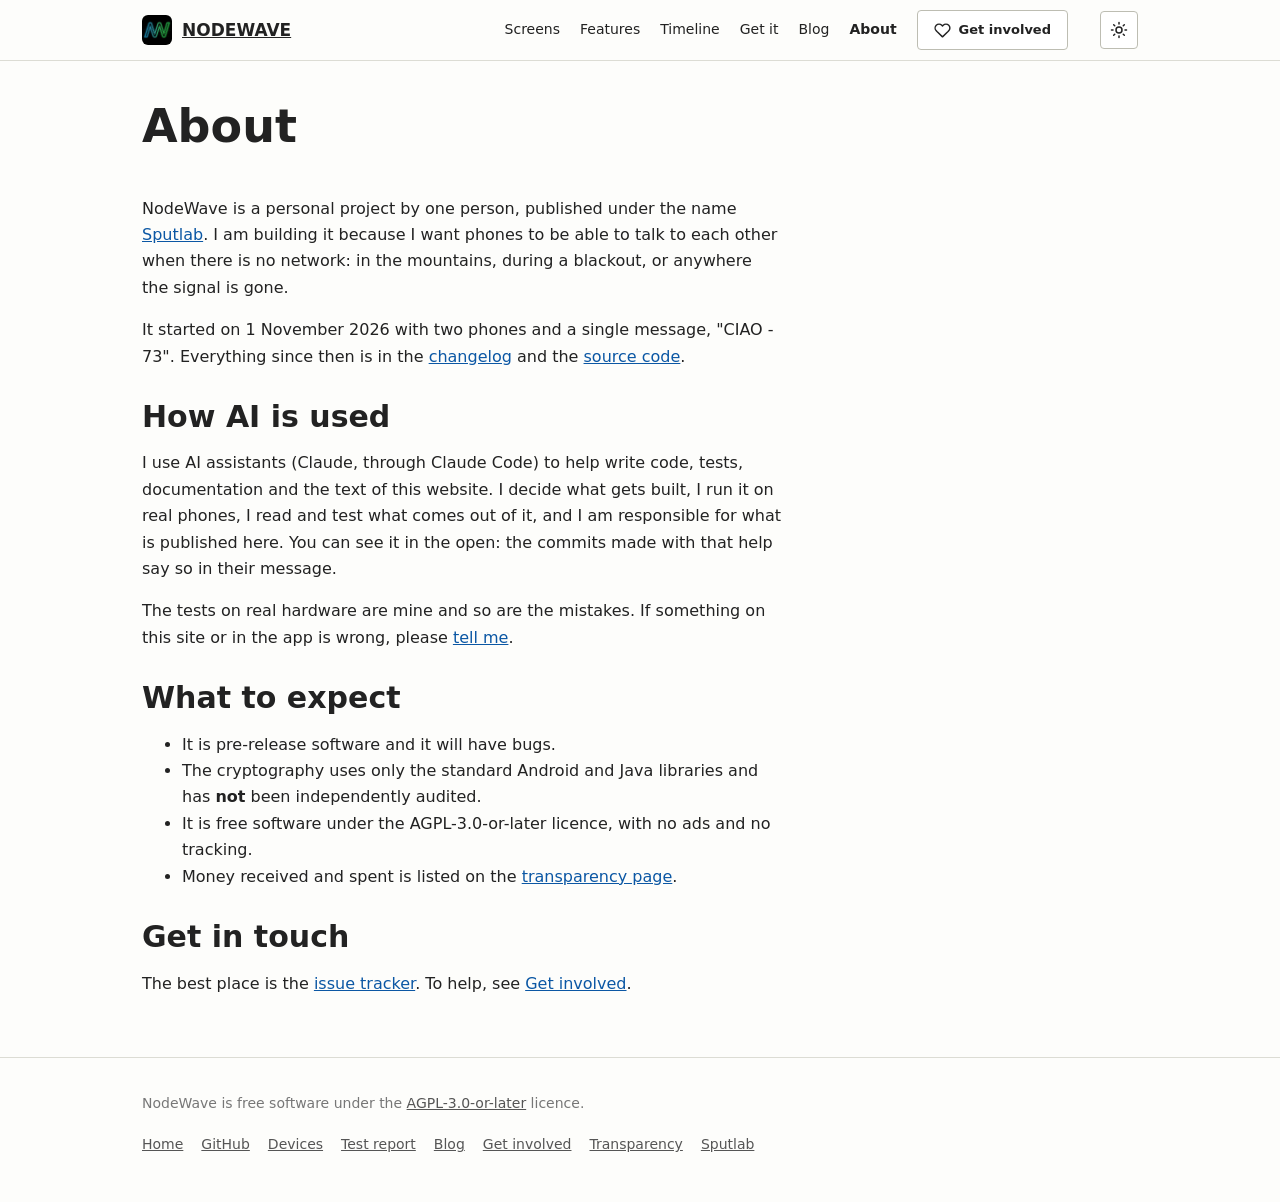
==== commit 6907e0c6: "Light/dark theme toggle, Support renamed to Get involved, transparency note in the donation accordio" ====
--- a/about.html
+++ b/about.html
@@ -8,6 +8,7 @@
 <meta name="theme-color" content="#fdfdfb">
 <link rel="canonical" href="https://nodewave.org/about.html">
 <link rel="icon" href="images/icon.png">
+<script>try{var t=localStorage.getItem("nw-theme");if(t)document.documentElement.setAttribute("data-theme",t)}catch(e){}</script>
 <link rel="stylesheet" href="style.css">
 </head>
 <body>
@@ -15,8 +16,9 @@
   <a class="brand" href="./"><img src="images/icon.png" alt="">NODEWAVE</a>
   <nav class="nav" id="mainnav">
     <a href="./#screens">Screens</a><a href="./#features">Features</a><a href="./#timeline">Timeline</a><a href="./#get">Get it</a><a href="blog.html">Blog</a><a href="about.html" aria-current="page">About</a>
-    <a class="btn amber small" href="support.html" aria-current="page"><svg viewBox="0 0 24 24" fill="none" stroke="currentColor" stroke-width="2" stroke-linecap="round" stroke-linejoin="round"><path d="M20.8 4.6a5.5 5.5 0 0 0-7.8 0L12 5.7l-1-1.1a5.5 5.5 0 0 0-7.8 7.8l1 1.1L12 21l7.8-7.5 1-1.1a5.5 5.5 0 0 0 0-7.8z"/></svg>Support</a>
+    <a class="btn amber small" href="support.html" aria-current="page"><svg viewBox="0 0 24 24" fill="none" stroke="currentColor" stroke-width="2" stroke-linecap="round" stroke-linejoin="round"><path d="M20.8 4.6a5.5 5.5 0 0 0-7.8 0L12 5.7l-1-1.1a5.5 5.5 0 0 0-7.8 7.8l1 1.1L12 21l7.8-7.5 1-1.1a5.5 5.5 0 0 0 0-7.8z"/></svg>Get involved</a>
   </nav>
+  <button class="theme" type="button" id="themebtn" aria-label="Switch between light and dark theme" title="Light / dark"><svg class="sun" viewBox="0 0 24 24" fill="none" stroke="currentColor" stroke-width="2" stroke-linecap="round"><circle cx="12" cy="12" r="4"/><path d="M12 2v2M12 20v2M4.9 4.9l1.4 1.4M17.7 17.7l1.4 1.4M2 12h2M20 12h2M4.9 19.1l1.4-1.4M17.7 6.3l1.4-1.4"/></svg><svg class="moon" viewBox="0 0 24 24" fill="none" stroke="currentColor" stroke-width="2" stroke-linecap="round" stroke-linejoin="round"><path d="M21 12.8A9 9 0 1 1 11.2 3a7 7 0 0 0 9.8 9.8z"/></svg></button>
   <button class="burger" type="button" aria-label="Menu" aria-expanded="false" aria-controls="mainnav"><span></span><span></span><span></span></button>
 </div></header>
 
@@ -41,14 +43,14 @@
     </ul>
 
     <h2>Get in touch</h2>
-    <p>The best place is the <a href="https://github.com/sputlab/nodewave/issues">issue tracker</a>. To help, see <a href="support.html">Support</a>.</p>
+    <p>The best place is the <a href="https://github.com/sputlab/nodewave/issues">issue tracker</a>. To help, see <a href="support.html">Get involved</a>.</p>
   </div>
 </main>
 </main>
 
 <footer><div class="wrap">
   <div>NodeWave is free software under the <a href="https://github.com/sputlab/nodewave/blob/main/LICENSE">AGPL-3.0-or-later</a> licence.</div>
-  <div class="links"><a href="./">Home</a><a href="https://github.com/sputlab/nodewave">GitHub</a><a href="devices.html">Devices</a><a href="test-report.html">Test report</a><a href="blog.html">Blog</a><a href="support.html">Support</a><a href="transparency.html">Transparency</a><a href="https://sputlab.com">Sputlab</a></div>
+  <div class="links"><a href="./">Home</a><a href="https://github.com/sputlab/nodewave">GitHub</a><a href="devices.html">Devices</a><a href="test-report.html">Test report</a><a href="blog.html">Blog</a><a href="support.html">Get involved</a><a href="transparency.html">Transparency</a><a href="https://sputlab.com">Sputlab</a></div>
 </div></footer>
 
 <script src="site.js"></script>
--- a/style.css
+++ b/style.css
@@ -5,6 +5,8 @@
   --text:#222;--dim:#555;--faint:#777;
   --green:#0b57a4;--green2:#0b57a4;--cyan:#0b57a4;--amber:#8a5a00;--red:#b00020;
   --ok:#1a7f37;--warn:#8a5a00;--bad:#b00020;
+  --okbg:#e3f4e8;--warnbg:#fbf0d9;--badbg:#fbe5e8;--field:#fff;--phonebg:#e8e8e2;--onaccent:#fff;--accent-hover:#094a8a;
+  color-scheme:light;
   --mono:ui-monospace,SFMono-Regular,Menlo,Consolas,monospace;
   --sans:system-ui,-apple-system,"Segoe UI",Roboto,Helvetica,Arial,sans-serif;
   --radius:6px;
@@ -329,8 +331,8 @@
 @media(max-width:760px){.nav{background:var(--bg);backdrop-filter:none;-webkit-backdrop-filter:none}}
 .btn,.btn.primary,.btn.amber,.btn.amber.solid{border-radius:4px;border:1px solid var(--line2);background:var(--surface);color:var(--text);font-weight:600;transition:none;text-decoration:none}
 .btn:hover,.btn.amber:hover{transform:none;box-shadow:none;background:var(--bg2);text-decoration:none}
-.btn.primary,.btn.amber.solid{background:var(--green);border-color:var(--green);color:#fff}
-.btn.primary:hover,.btn.amber.solid:hover{background:#094a8a}
+.btn.primary,.btn.amber.solid{background:var(--green);border-color:var(--green);color:var(--onaccent)}
+.btn.primary:hover,.btn.amber.solid:hover{background:var(--accent-hover)}
 .eyebrow,.kicker{font:600 13px var(--sans);letter-spacing:0;text-transform:none;color:var(--faint);margin:0 0 6px}
 .hero{padding:48px 0 32px}
 .hero h1{font-size:clamp(28px,5vw,42px);line-height:1.15;letter-spacing:0}
@@ -340,9 +342,9 @@
 .pagehead h1{letter-spacing:0}
 section{padding:44px 0}
 .hero-art::before{display:none}
-.phone{width:min(240px,62vw);padding:5px;border-radius:18px;background:#e8e8e2;border:1px solid var(--line2);box-shadow:none}
+.phone{width:min(240px,62vw);padding:5px;border-radius:18px;background:var(--phonebg);border:1px solid var(--line2);box-shadow:none}
 .phone::after{display:none}
-.phone img{border-radius:14px;background:#eee}
+.phone img{border-radius:14px;background:var(--bg2)}
 .hero-art .phone{animation:none}
 .stats div{background:var(--bg2)}
 .stats b{font:700 24px var(--sans);color:var(--text)}
@@ -368,23 +370,23 @@
 .tl .dot{background:var(--bg);border:2px solid var(--text);box-shadow:none}
 .tl .ver{background:var(--bg2);border-color:var(--line2);color:var(--text);border-radius:4px}
 .tl.now .dot{background:var(--text);border-color:var(--text);animation:none;box-shadow:none}
-.tl.now .ver{background:var(--text);border-color:var(--text);color:#fff}
+.tl.now .ver{background:var(--text);border-color:var(--text);color:var(--bg)}
 .tl.future .dot{border:2px dashed var(--faint);box-shadow:none}
 .tl.future .ver,.tl.future .when,.tl.future h3{background:none;color:var(--dim)}
 .tl.future .ver{border-color:var(--line2);background:var(--bg2)}
 .phase span{background:var(--bg);border-radius:4px;letter-spacing:0;text-transform:none;font:600 13px var(--sans);color:var(--text)}
 .phase.f span{color:var(--dim);border-color:var(--line2)}
 .band{background:var(--bg2);border:1px solid var(--line);border-radius:var(--radius)}
-label.f input,label.f select,label.f textarea,.field,.test textarea.note{background:#fff;border-radius:4px}
+label.f input,label.f select,label.f textarea,.field,.test textarea.note{background:var(--field);border-radius:4px}
 label.f input:focus,label.f select:focus,label.f textarea:focus,.field:focus,.test textarea.note:focus{box-shadow:none;outline:2px solid var(--green);outline-offset:1px}
 .auto{background:var(--bg2);border-color:var(--line2);color:var(--dim);border-radius:4px}
 .progress{background:var(--bg);backdrop-filter:none;border-radius:4px}
 .bar i{background:var(--green)}
 details.group{border-radius:var(--radius)}
 .res span{border-radius:4px;transition:none}
-.res input:checked+span.pass{background:#e3f4e8;border-color:var(--ok);color:var(--ok)}
-.res input:checked+span.fail{background:#fbe5e8;border-color:var(--bad);color:var(--bad)}
-.res input:checked+span.part{background:#fbf0d9;border-color:var(--warn);color:var(--warn)}
+.res input:checked+span.pass{background:var(--okbg);border-color:var(--ok);color:var(--ok)}
+.res input:checked+span.fail{background:var(--badbg);border-color:var(--bad);color:var(--bad)}
+.res input:checked+span.part{background:var(--warnbg);border-color:var(--warn);color:var(--warn)}
 .res input:checked+span.skip{background:var(--bg2);border-color:var(--dim);color:var(--text)}
 .res input:focus-visible+span{outline-color:var(--green)}
 .test .exp b{color:var(--dim)}
@@ -394,16 +396,16 @@
 .amounts button:hover{transform:none}
 .amounts button.on{background:var(--bg2);border-color:var(--text);color:var(--text);box-shadow:none}
 .sliderrow input[type=range]{background:var(--line2)}
-.sliderrow input[type=range]::-webkit-slider-thumb{box-shadow:none;border-color:var(--green)}
+.sliderrow input[type=range]::-webkit-slider-thumb{box-shadow:none;border-color:var(--green);background:var(--surface)}
 .sliderrow input[type=range]::-moz-range-thumb{border-color:var(--green)}
 .thanks{border-radius:var(--radius);background:var(--bg2);border-color:var(--line2)}
-.banner{background:#e3f4e8;border-color:var(--ok);border-radius:var(--radius)}
+.banner{background:var(--okbg);border-color:var(--ok);border-radius:var(--radius)}
 .tag.in{color:var(--ok);border-color:var(--ok)}
 .tag.out{color:var(--warn);border-color:var(--warn)}
 .tag{border-radius:4px}
 .ticks li::before{color:var(--ok)}
-.filters input,.filters select{border-radius:4px;background:#fff}
-.filters select option{background:#fff;color:var(--text)}
+.filters input,.filters select{border-radius:4px;background:var(--field)}
+.filters select option{background:var(--field);color:var(--text)}
 .devlist .meta{color:var(--dim)}
 .post .pdate{color:var(--faint);letter-spacing:0;text-transform:none;font:13px var(--sans)}
 .post h2 a{text-decoration:none}
@@ -414,3 +416,31 @@
 .prose{max-width:640px;margin-bottom:60px}
 .prose h2{margin:30px 0 8px}
 .prose p,.prose li{color:var(--text)}
+
+/* ---- dark theme: follows the system unless the visitor picked one with the button ---- */
+@media(prefers-color-scheme:dark){:root:not([data-theme="light"]){
+  --bg:#14161a;--bg2:#1c1f24;--surface:#181b20;--surface2:#20242a;
+  --line:#2e333a;--line2:#444b54;
+  --text:#e6e6e1;--dim:#a9aca8;--faint:#858a88;
+  --green:#6cb0ff;--green2:#6cb0ff;--cyan:#6cb0ff;--amber:#e0b050;--red:#ff7a8a;
+  --ok:#5fd07f;--warn:#e0b050;--bad:#ff7a8a;
+  --okbg:#17301f;--warnbg:#352b12;--badbg:#3a1a20;--field:#101215;--phonebg:#262a30;--onaccent:#0b1220;--accent-hover:#8cc2ff;
+  color-scheme:dark;
+}}
+:root[data-theme="dark"]{
+  --bg:#14161a;--bg2:#1c1f24;--surface:#181b20;--surface2:#20242a;
+  --line:#2e333a;--line2:#444b54;
+  --text:#e6e6e1;--dim:#a9aca8;--faint:#858a88;
+  --green:#6cb0ff;--green2:#6cb0ff;--cyan:#6cb0ff;--amber:#e0b050;--red:#ff7a8a;
+  --ok:#5fd07f;--warn:#e0b050;--bad:#ff7a8a;
+  --okbg:#17301f;--warnbg:#352b12;--badbg:#3a1a20;--field:#101215;--phonebg:#262a30;--onaccent:#0b1220;--accent-hover:#8cc2ff;
+  color-scheme:dark;
+}
+.theme{width:38px;height:38px;border:1px solid var(--line2);border-radius:4px;background:var(--surface);color:var(--text);cursor:pointer;padding:0;display:grid;place-items:center;margin-left:14px;flex:none}
+.theme:hover{background:var(--bg2)}
+.theme svg{width:18px;height:18px}
+.theme .moon{display:none}
+:root[data-theme="dark"] .theme .sun{display:none}
+:root[data-theme="dark"] .theme .moon{display:block}
+@media(prefers-color-scheme:dark){:root:not([data-theme="light"]) .theme .sun{display:none}:root:not([data-theme="light"]) .theme .moon{display:block}}
+@media(max-width:760px){.theme{margin-left:auto}.burger{margin-left:10px}}
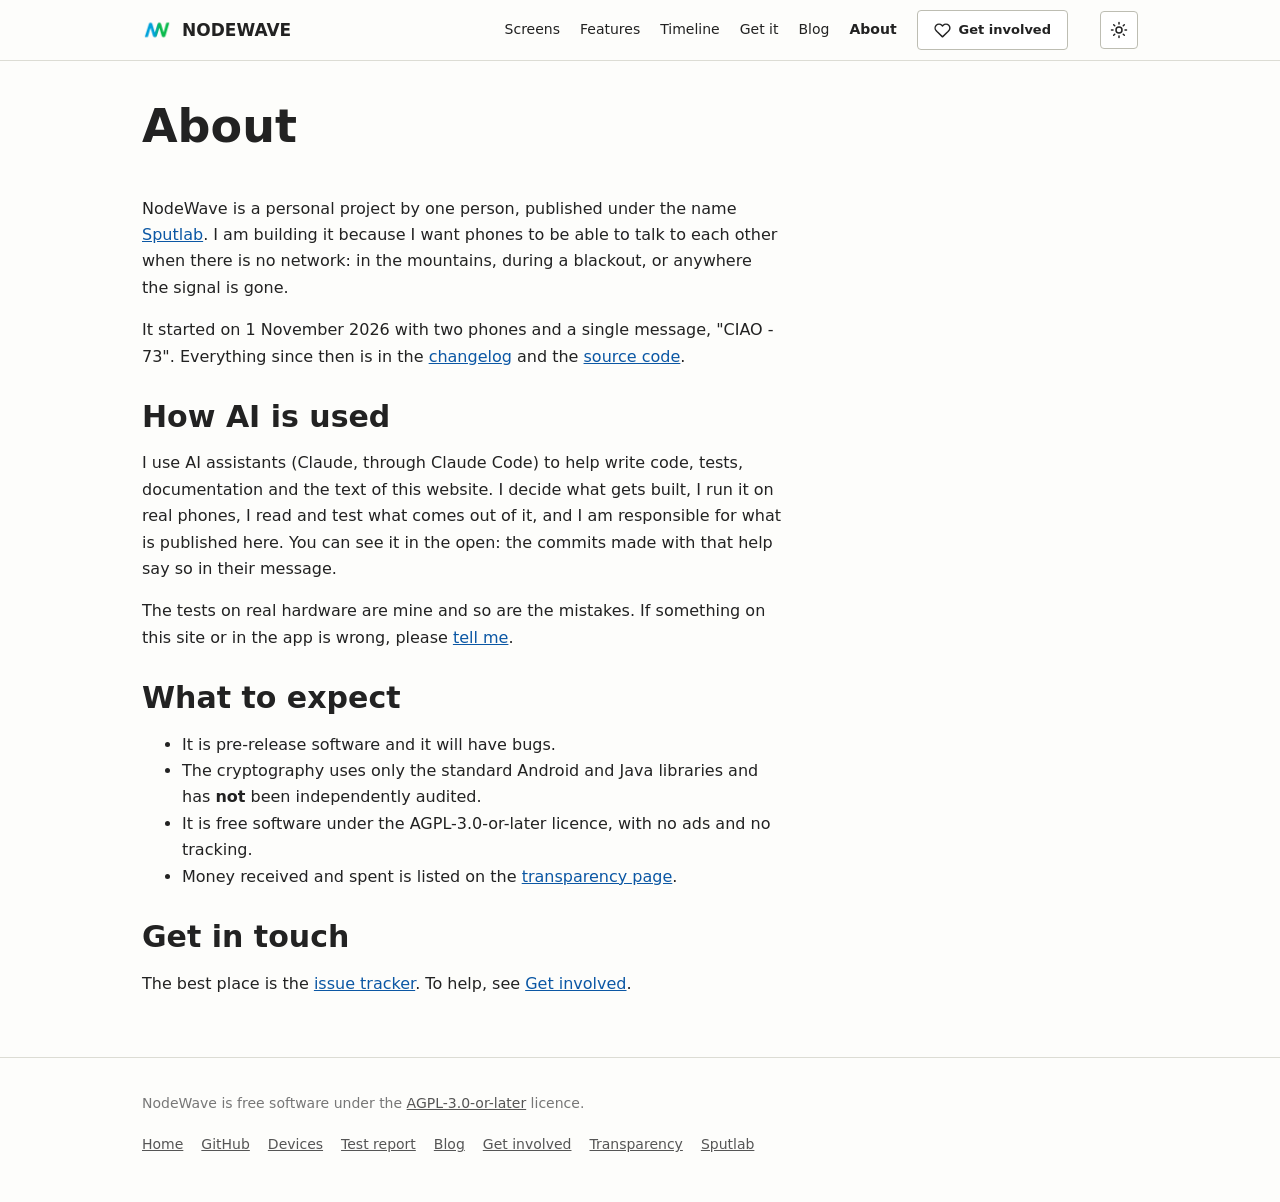
==== commit 18dc227d: "Use the new logo (logo_new.png) as header brand image and favicon on all pages Co-Authored-By: Claud" ====
--- a/about.html
+++ b/about.html
@@ -7,13 +7,13 @@
 <meta name="description" content="Who makes NodeWave, why, and how AI tools are used in the project.">
 <meta name="theme-color" content="#fdfdfb">
 <link rel="canonical" href="https://nodewave.org/about.html">
-<link rel="icon" href="images/icon.png">
+<link rel="icon" href="images/logo_new.png">
 <script>try{var t=localStorage.getItem("nw-theme");if(t)document.documentElement.setAttribute("data-theme",t)}catch(e){}</script>
 <link rel="stylesheet" href="style.css">
 </head>
 <body>
 <header class="top"><div class="wrap">
-  <a class="brand" href="./"><img src="images/icon.png" alt="">NODEWAVE</a>
+  <a class="brand" href="./"><img src="images/logo_new.png" alt="">NODEWAVE</a>
   <nav class="nav" id="mainnav">
     <a href="./#screens">Screens</a><a href="./#features">Features</a><a href="./#timeline">Timeline</a><a href="./#get">Get it</a><a href="blog.html">Blog</a><a href="about.html" aria-current="page">About</a>
     <a class="btn amber small" href="support.html" aria-current="page"><svg viewBox="0 0 24 24" fill="none" stroke="currentColor" stroke-width="2" stroke-linecap="round" stroke-linejoin="round"><path d="M20.8 4.6a5.5 5.5 0 0 0-7.8 0L12 5.7l-1-1.1a5.5 5.5 0 0 0-7.8 7.8l1 1.1L12 21l7.8-7.5 1-1.1a5.5 5.5 0 0 0 0-7.8z"/></svg>Get involved</a>
--- a/style.css
+++ b/style.css
@@ -27,7 +27,7 @@
 .top .wrap{display:flex;align-items:center;gap:18px;height:60px}
 .brand{display:flex;align-items:center;gap:10px;color:var(--green);font:700 15px var(--mono);letter-spacing:.28em}
 .brand img{width:30px;height:30px;border-radius:8px;box-shadow:0 0 18px rgba(57,255,20,.25)}
-.brand:hover{text-decoration:none}
+.brand,.brand:hover{text-decoration:none}
 .nav{margin-left:auto;display:flex;align-items:center;gap:20px;font-size:14px}
 .nav a{color:var(--dim)}
 .nav a:hover{color:var(--text);text-decoration:none}
@@ -99,7 +99,7 @@
 
 /* ---- gallery ---- */
 .gallery{position:relative;margin:0 -22px}
-.track{display:flex;gap:26px;overflow-x:auto;scroll-snap-type:x mandatory;padding:18px 22px 34px;scrollbar-width:none;-webkit-overflow-scrolling:touch;cursor:grab}
+.track{display:flex;gap:26px;overflow-x:auto;scroll-snap-type:x mandatory;padding:18px calc(50% - min(118px,30vw)) 34px;scrollbar-width:none;-webkit-overflow-scrolling:touch;cursor:grab}
 .track::-webkit-scrollbar{display:none}
 .track.drag{cursor:grabbing;scroll-snap-type:none}
 .shot{flex:0 0 auto;width:min(236px,60vw);scroll-snap-align:center;margin:0;transition:transform .35s cubic-bezier(.2,.7,.2,1),opacity .35s,filter .35s;transform:scale(var(--s,.92));opacity:var(--o,.6);filter:saturate(var(--f,.8))}
@@ -321,7 +321,7 @@
 .top{background:var(--bg);backdrop-filter:none;-webkit-backdrop-filter:none}
 .brand{color:var(--text);font:700 17px var(--sans);letter-spacing:0}
 .brand img{box-shadow:none;border-radius:6px}
-.brand:hover{text-decoration:none}
+.brand,.brand:hover{text-decoration:none}
 .nav a{color:var(--text);text-decoration:none}
 .nav a:hover{text-decoration:underline}
 .nav a[aria-current="page"]:not(.btn){font-weight:700}
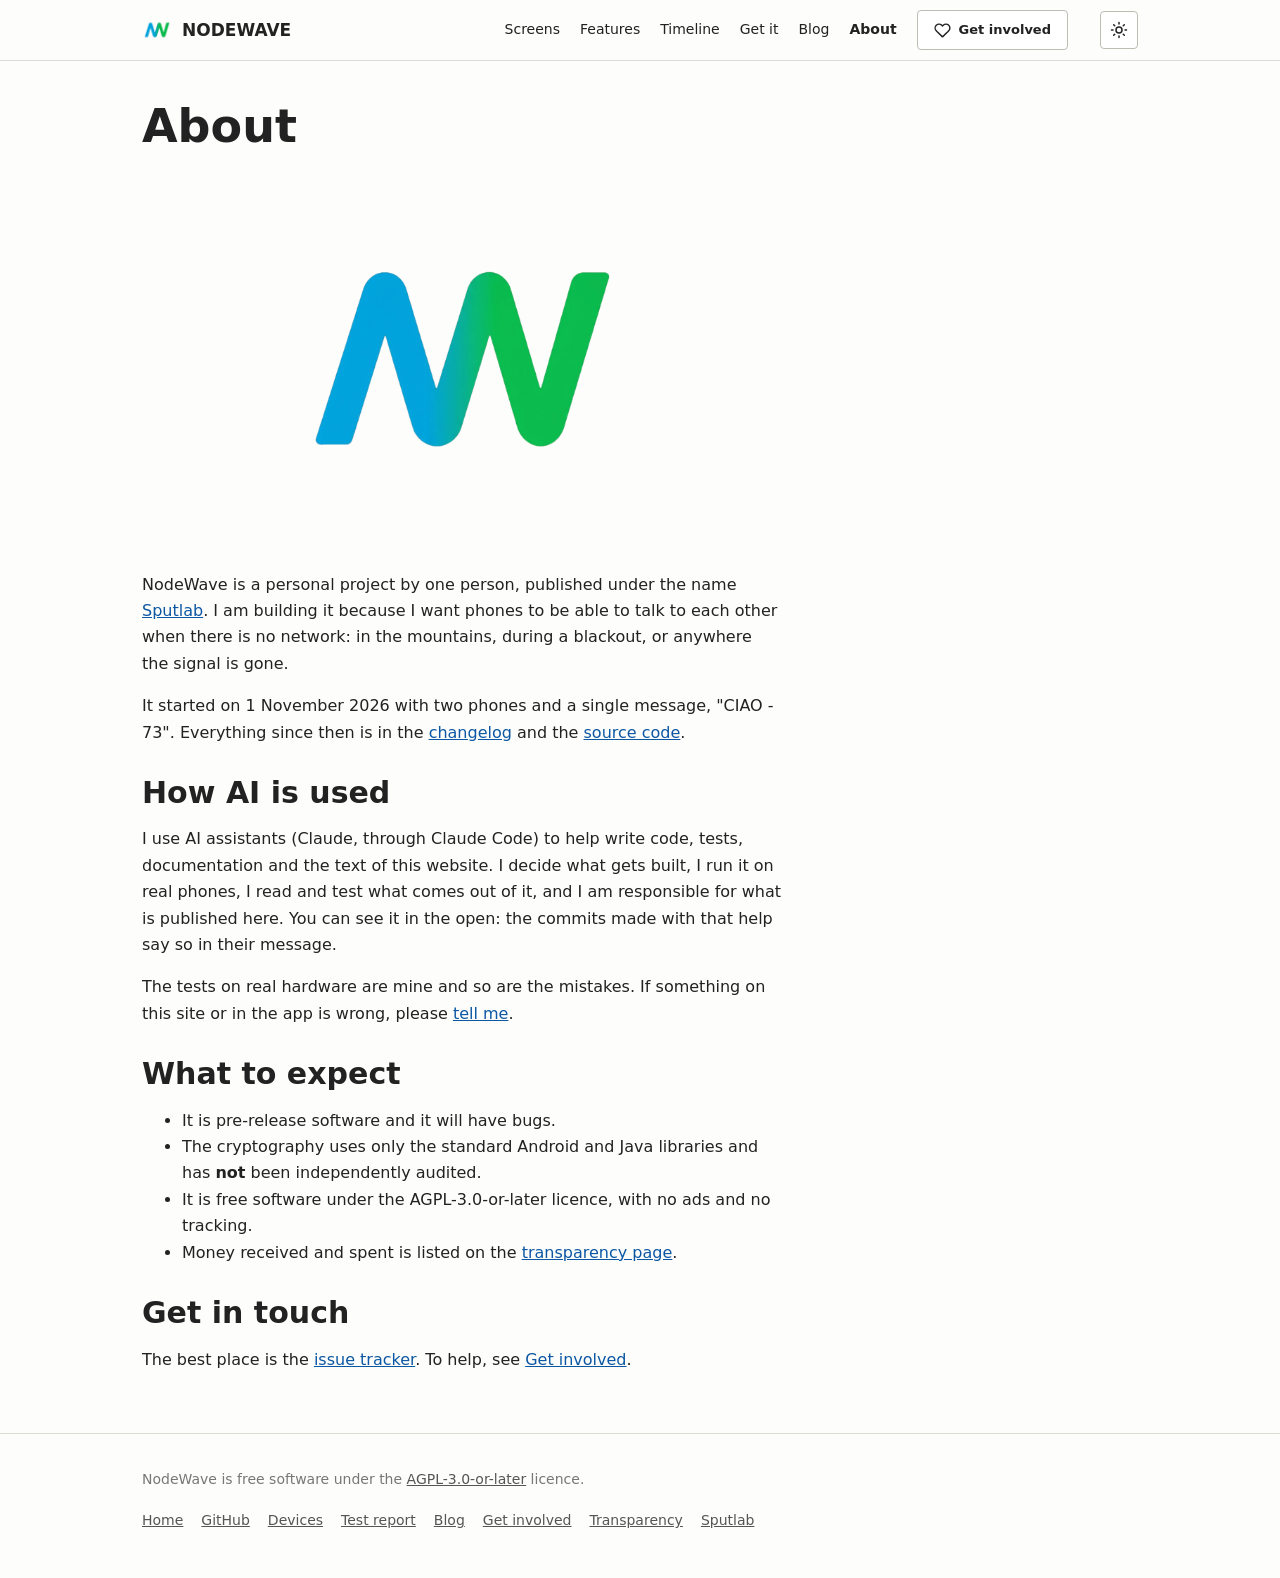
==== commit fefbcc7b: "About: large logo at the top of the description Co-Authored-By: Claude Sonnet 5.5 <noreply@anthropic" ====
--- a/about.html
+++ b/about.html
@@ -27,6 +27,7 @@
     <h1>About</h1>
   </div>
   <div class="prose">
+    <img class="about-logo" src="images/logo_new.png" alt="NodeWave logo" width="360" height="360">
     <p>NodeWave is a personal project by one person, published under the name <a href="https://sputlab.com">Sputlab</a>. I am building it because I want phones to be able to talk to each other when there is no network: in the mountains, during a blackout, or anywhere the signal is gone.</p>
     <p>It started on 1 November 2026 with two phones and a single message, "CIAO - 73". Everything since then is in the <a href="https://github.com/sputlab/nodewave/blob/main/CHANGELOG.md">changelog</a> and the <a href="https://github.com/sputlab/nodewave">source code</a>.</p>
 
--- a/style.css
+++ b/style.css
@@ -444,3 +444,5 @@
 :root[data-theme="dark"] .theme .moon{display:block}
 @media(prefers-color-scheme:dark){:root:not([data-theme="light"]) .theme .sun{display:none}:root:not([data-theme="light"]) .theme .moon{display:block}}
 @media(max-width:760px){.theme{margin-left:auto}.burger{margin-left:10px}}
+
+.about-logo{display:block;width:min(360px,80%);height:auto;margin:0 auto 32px;border-radius:12%}
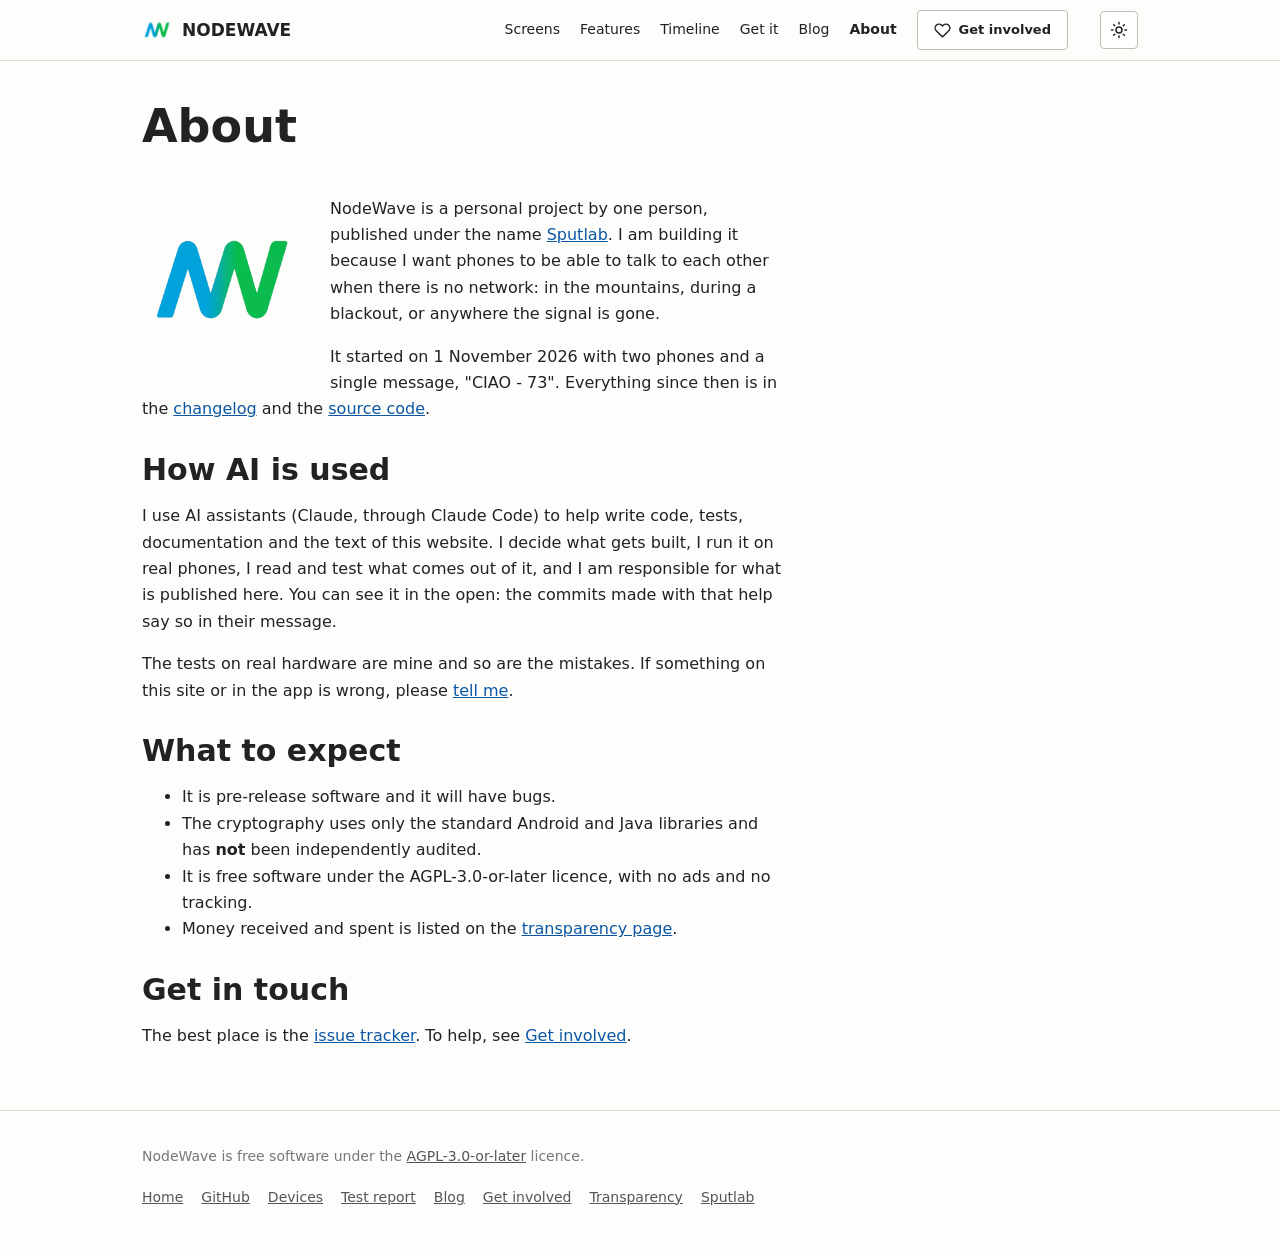
==== commit 452a2832: "About: smaller logo, floated to the left of the text Co-Authored-By: Claude Sonnet 5.5 <noreply@anth" ====
--- a/about.html
+++ b/about.html
@@ -27,7 +27,7 @@
     <h1>About</h1>
   </div>
   <div class="prose">
-    <img class="about-logo" src="images/logo_new.png" alt="NodeWave logo" width="360" height="360">
+    <img class="about-logo" src="images/logo_new.png" alt="NodeWave logo" width="160" height="160">
     <p>NodeWave is a personal project by one person, published under the name <a href="https://sputlab.com">Sputlab</a>. I am building it because I want phones to be able to talk to each other when there is no network: in the mountains, during a blackout, or anywhere the signal is gone.</p>
     <p>It started on 1 November 2026 with two phones and a single message, "CIAO - 73". Everything since then is in the <a href="https://github.com/sputlab/nodewave/blob/main/CHANGELOG.md">changelog</a> and the <a href="https://github.com/sputlab/nodewave">source code</a>.</p>
 
--- a/style.css
+++ b/style.css
@@ -445,4 +445,5 @@
 @media(prefers-color-scheme:dark){:root:not([data-theme="light"]) .theme .sun{display:none}:root:not([data-theme="light"]) .theme .moon{display:block}}
 @media(max-width:760px){.theme{margin-left:auto}.burger{margin-left:10px}}
 
-.about-logo{display:block;width:min(360px,80%);height:auto;margin:0 auto 32px;border-radius:12%}
+.about-logo{float:left;width:160px;height:auto;margin:4px 28px 12px 0;border-radius:12%}
+@media(max-width:560px){.about-logo{width:110px;margin-right:18px}}
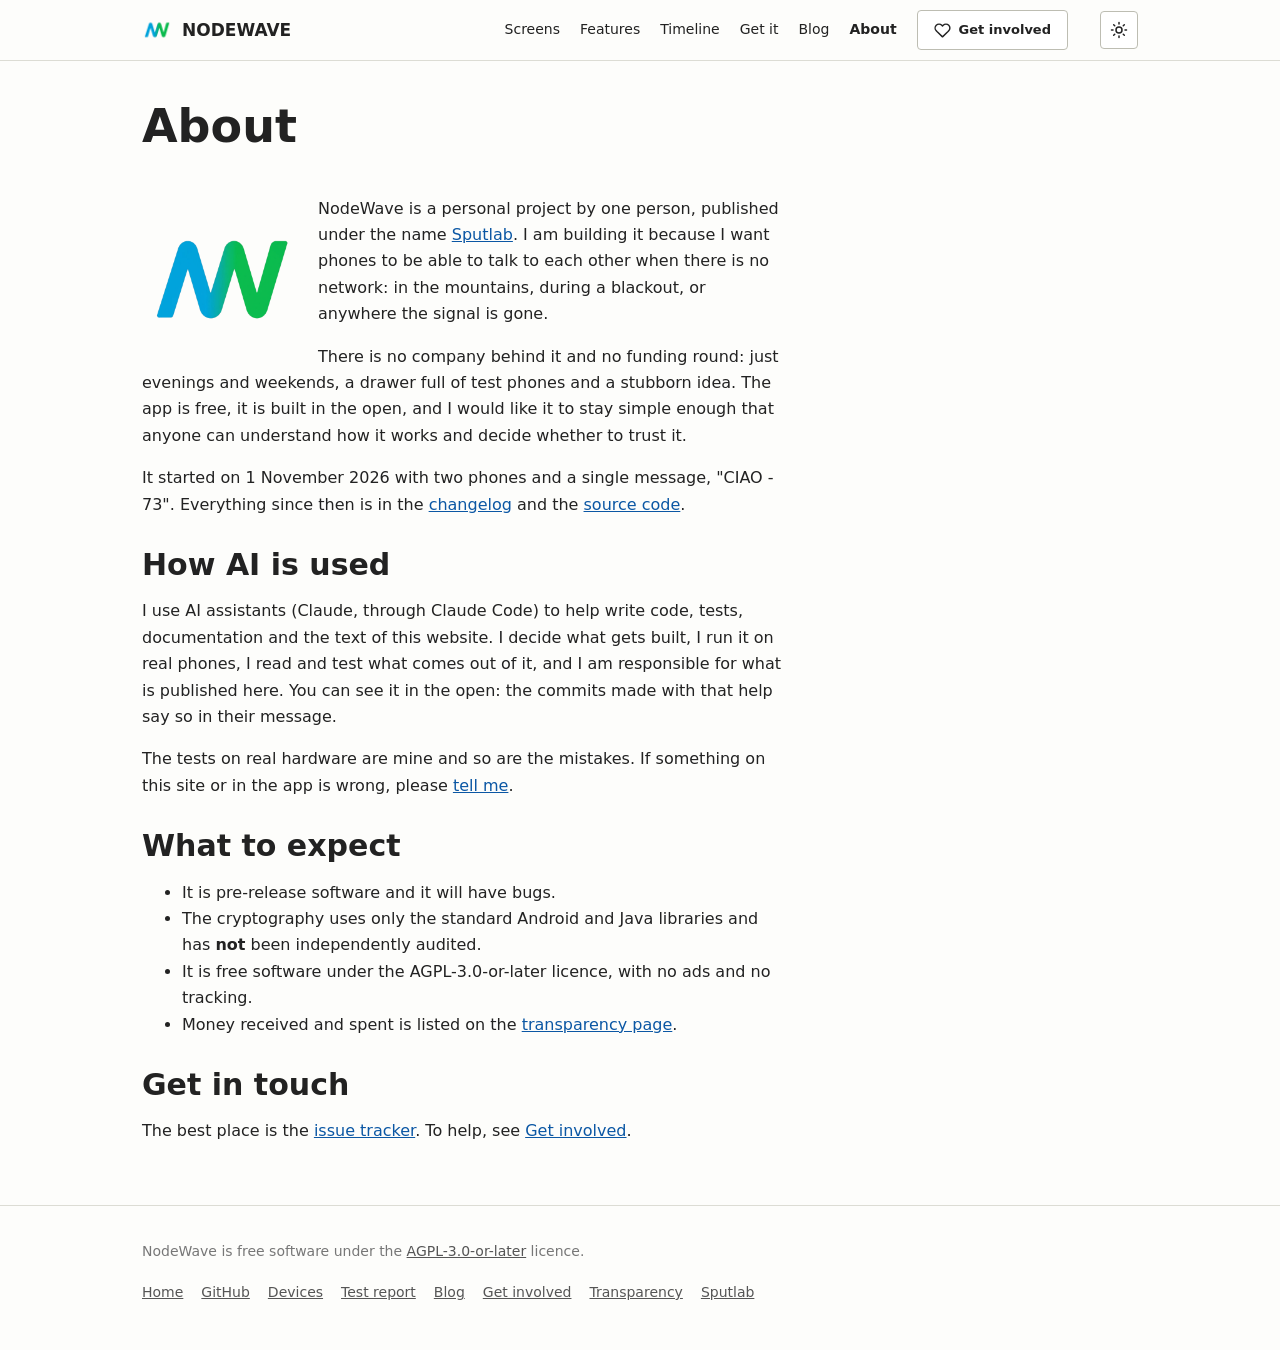
==== commit d154db16: "About: tighter logo margin, extra intro paragraph Co-Authored-By: Claude Sonnet 5.5 <noreply@anthrop" ====
--- a/about.html
+++ b/about.html
@@ -29,6 +29,7 @@
   <div class="prose">
     <img class="about-logo" src="images/logo_new.png" alt="NodeWave logo" width="160" height="160">
     <p>NodeWave is a personal project by one person, published under the name <a href="https://sputlab.com">Sputlab</a>. I am building it because I want phones to be able to talk to each other when there is no network: in the mountains, during a blackout, or anywhere the signal is gone.</p>
+    <p>There is no company behind it and no funding round: just evenings and weekends, a drawer full of test phones and a stubborn idea. The app is free, it is built in the open, and I would like it to stay simple enough that anyone can understand how it works and decide whether to trust it.</p>
     <p>It started on 1 November 2026 with two phones and a single message, "CIAO - 73". Everything since then is in the <a href="https://github.com/sputlab/nodewave/blob/main/CHANGELOG.md">changelog</a> and the <a href="https://github.com/sputlab/nodewave">source code</a>.</p>
 
     <h2>How AI is used</h2>
--- a/style.css
+++ b/style.css
@@ -445,5 +445,5 @@
 @media(prefers-color-scheme:dark){:root:not([data-theme="light"]) .theme .sun{display:none}:root:not([data-theme="light"]) .theme .moon{display:block}}
 @media(max-width:760px){.theme{margin-left:auto}.burger{margin-left:10px}}
 
-.about-logo{float:left;width:160px;height:auto;margin:4px 28px 12px 0;border-radius:12%}
-@media(max-width:560px){.about-logo{width:110px;margin-right:18px}}
+.about-logo{float:left;width:160px;height:auto;margin:4px 16px 8px 0;border-radius:12%}
+@media(max-width:560px){.about-logo{width:110px;margin-right:12px}}
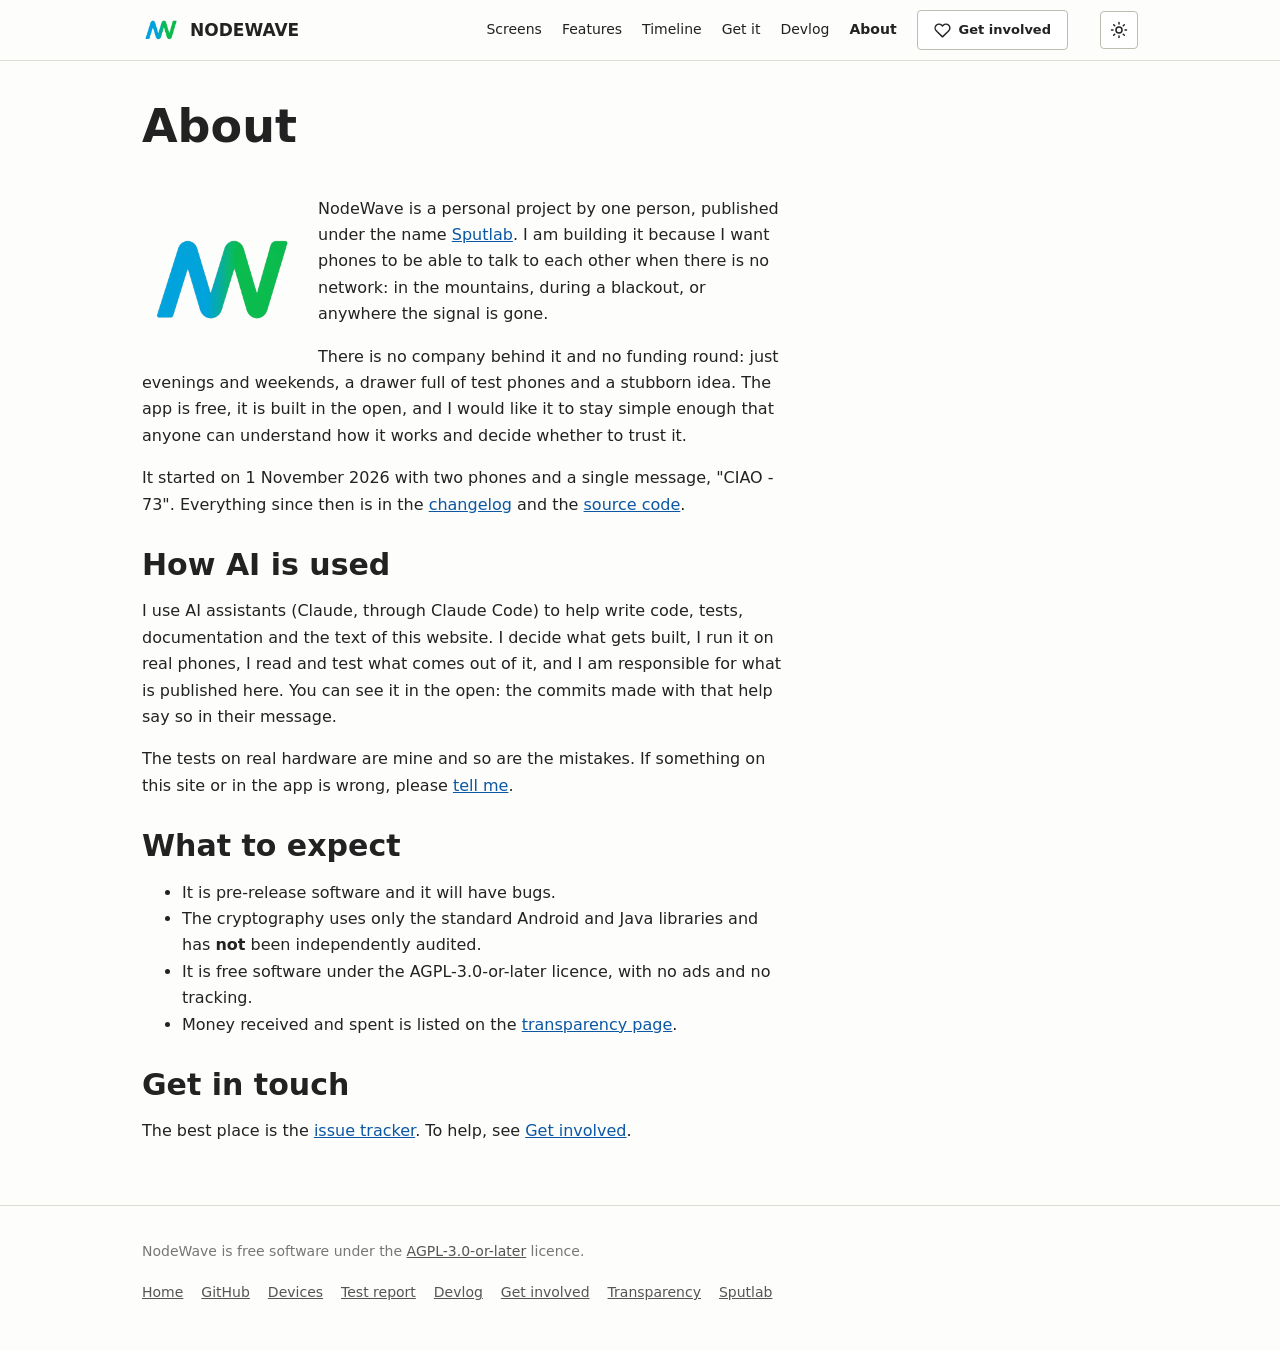
==== commit e1af5570: "New screenshots, Blog renamed Devlog, updated posts, ignore assets/screens/old Co-Authored-By: Claud" ====
--- a/about.html
+++ b/about.html
@@ -15,7 +15,7 @@
 <header class="top"><div class="wrap">
   <a class="brand" href="./"><img src="images/logo_new.png" alt="">NODEWAVE</a>
   <nav class="nav" id="mainnav">
-    <a href="./#screens">Screens</a><a href="./#features">Features</a><a href="./#timeline">Timeline</a><a href="./#get">Get it</a><a href="blog.html">Blog</a><a href="about.html" aria-current="page">About</a>
+    <a href="./#screens">Screens</a><a href="./#features">Features</a><a href="./#timeline">Timeline</a><a href="./#get">Get it</a><a href="blog.html">Devlog</a><a href="about.html" aria-current="page">About</a>
     <a class="btn amber small" href="support.html" aria-current="page"><svg viewBox="0 0 24 24" fill="none" stroke="currentColor" stroke-width="2" stroke-linecap="round" stroke-linejoin="round"><path d="M20.8 4.6a5.5 5.5 0 0 0-7.8 0L12 5.7l-1-1.1a5.5 5.5 0 0 0-7.8 7.8l1 1.1L12 21l7.8-7.5 1-1.1a5.5 5.5 0 0 0 0-7.8z"/></svg>Get involved</a>
   </nav>
   <button class="theme" type="button" id="themebtn" aria-label="Switch between light and dark theme" title="Light / dark"><svg class="sun" viewBox="0 0 24 24" fill="none" stroke="currentColor" stroke-width="2" stroke-linecap="round"><circle cx="12" cy="12" r="4"/><path d="M12 2v2M12 20v2M4.9 4.9l1.4 1.4M17.7 17.7l1.4 1.4M2 12h2M20 12h2M4.9 19.1l1.4-1.4M17.7 6.3l1.4-1.4"/></svg><svg class="moon" viewBox="0 0 24 24" fill="none" stroke="currentColor" stroke-width="2" stroke-linecap="round" stroke-linejoin="round"><path d="M21 12.8A9 9 0 1 1 11.2 3a7 7 0 0 0 9.8 9.8z"/></svg></button>
@@ -52,7 +52,7 @@
 
 <footer><div class="wrap">
   <div>NodeWave is free software under the <a href="https://github.com/sputlab/nodewave/blob/main/LICENSE">AGPL-3.0-or-later</a> licence.</div>
-  <div class="links"><a href="./">Home</a><a href="https://github.com/sputlab/nodewave">GitHub</a><a href="devices.html">Devices</a><a href="test-report.html">Test report</a><a href="blog.html">Blog</a><a href="support.html">Get involved</a><a href="transparency.html">Transparency</a><a href="https://sputlab.com">Sputlab</a></div>
+  <div class="links"><a href="./">Home</a><a href="https://github.com/sputlab/nodewave">GitHub</a><a href="devices.html">Devices</a><a href="test-report.html">Test report</a><a href="blog.html">Devlog</a><a href="support.html">Get involved</a><a href="transparency.html">Transparency</a><a href="https://sputlab.com">Sputlab</a></div>
 </div></footer>
 
 <script src="site.js"></script>
--- a/style.css
+++ b/style.css
@@ -26,7 +26,7 @@
 .top{position:sticky;top:0;z-index:20;background:rgba(4,8,10,.72);backdrop-filter:blur(14px);-webkit-backdrop-filter:blur(14px);border-bottom:1px solid var(--line)}
 .top .wrap{display:flex;align-items:center;gap:18px;height:60px}
 .brand{display:flex;align-items:center;gap:10px;color:var(--green);font:700 15px var(--mono);letter-spacing:.28em}
-.brand img{width:30px;height:30px;border-radius:8px;box-shadow:0 0 18px rgba(57,255,20,.25)}
+.brand img{width:38px;height:38px;border-radius:8px;box-shadow:0 0 18px rgba(57,255,20,.25)}
 .brand,.brand:hover{text-decoration:none}
 .nav{margin-left:auto;display:flex;align-items:center;gap:20px;font-size:14px}
 .nav a{color:var(--dim)}
@@ -447,3 +447,11 @@
 
 .about-logo{float:left;width:160px;height:auto;margin:4px 16px 8px 0;border-radius:12%}
 @media(max-width:560px){.about-logo{width:110px;margin-right:12px}}
+
+/* ---- blog excerpts and modal ---- */
+.excerpt p{display:-webkit-box;-webkit-line-clamp:4;line-clamp:4;-webkit-box-orient:vertical;overflow:hidden;margin:0 0 10px}
+.post .more{font-size:15px;font-weight:600}
+.postdlg{border:1px solid var(--line);border-radius:var(--radius,8px);background:var(--surface,var(--bg));color:var(--text);padding:0;width:min(760px,92vw);max-height:88vh;overflow:hidden}
+.postdlg::backdrop{background:rgba(0,0,0,.55)}
+.postdlg .post{border:0;margin:0;max-width:none;padding:28px;max-height:88vh;overflow-y:auto;background:transparent}
+.postdlg .dclose{position:absolute;top:8px;right:12px;z-index:2;background:var(--surface,var(--bg));border:1px solid var(--line);border-radius:6px;width:34px;height:34px;font-size:22px;line-height:1;color:var(--text);cursor:pointer}
